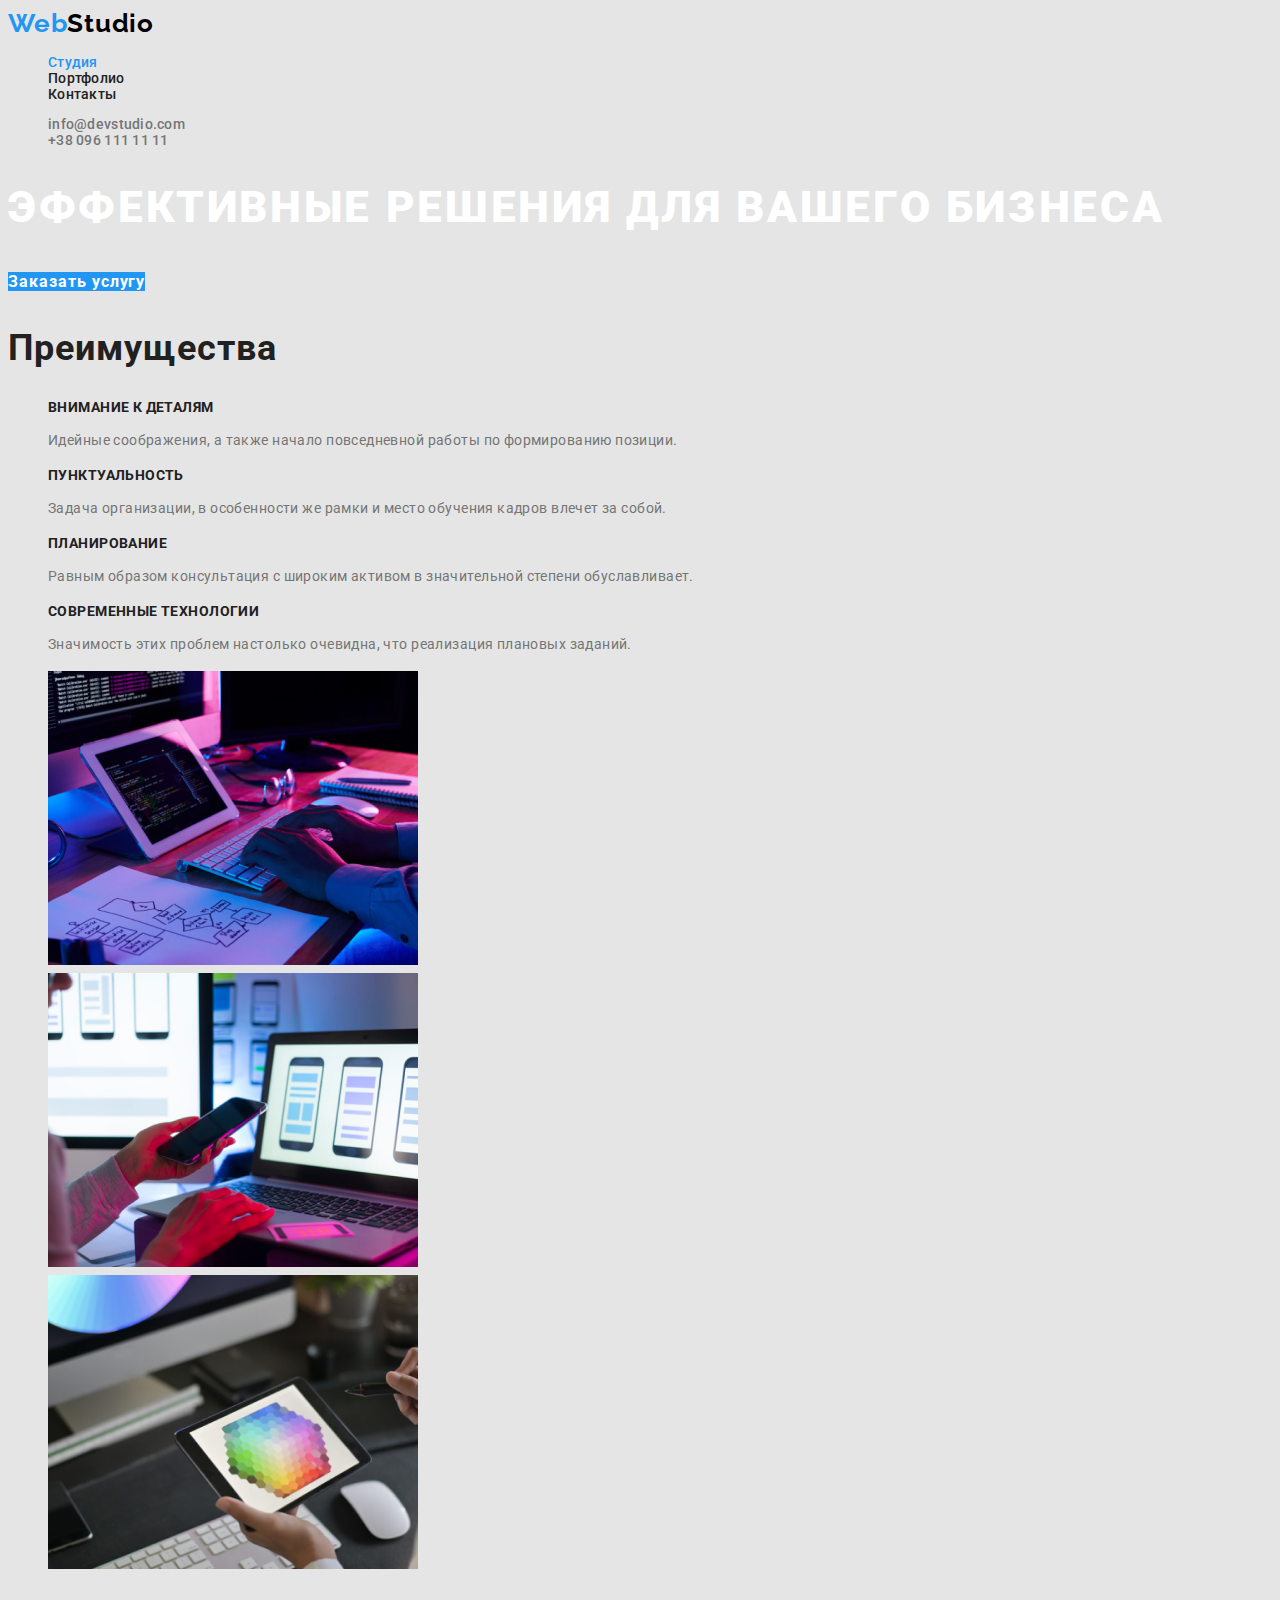
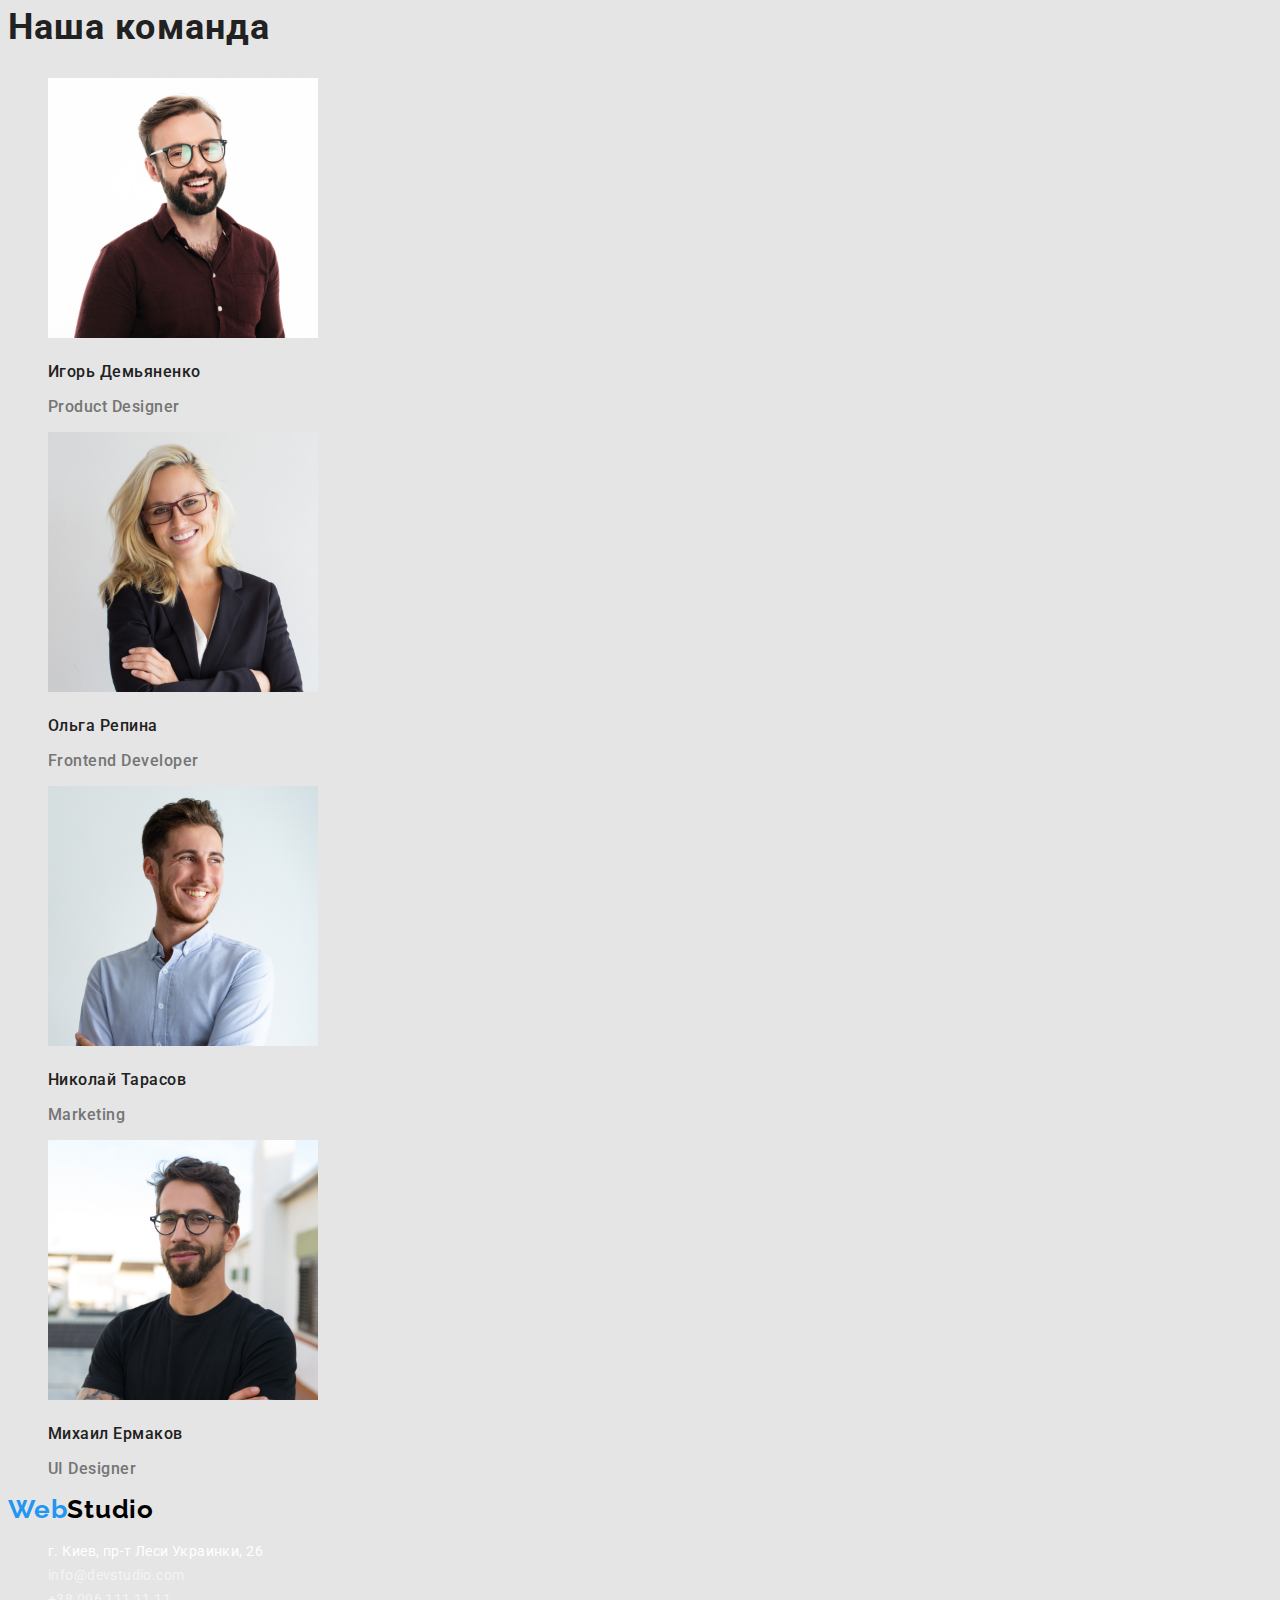
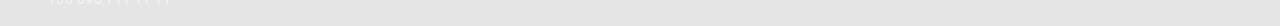
==== index.html @ a321bac0 "Переносит файлы из второго дз" ====
<!DOCTYPE html>
<html lang="ru">

<head>
    <meta charset="UTF-8">
    <meta name="viewport" content="width=device-width, initial-scale=1.0">
    <title>WebStudio</title>
    <link rel="stylesheet" href="./css/styles.css" />
    <link rel="preconnect" href="https://fonts.gstatic.com">
    <link href="https://fonts.googleapis.com/css2?family=Raleway:wght@700&family=Roboto:wght@400;500;700;900&display=swap"
        rel="stylesheet">
</head>

<body>
    <header>
        <!--Header-->
        <section>
            <nav class="site-nav">
                <a lang="en" href="./index.html" class = "logo"><span class="double">Web</span><span>Studio</span></a>
                <ul class = "site-nav list">
                    <li> <a href="" class ="link, current">Студия</a></li>
                    <li> <a href="./portfolio.html" class ="link">Портфолио</a></li>
                    <li> <a href="" class ="link">Контакты</a></li>
                </ul>
                <ul class= "auth-nav list">
                    <li> <a href="mailto:info@devstudio.com" class="anlink">info@devstudio.com</a></li>
                    <li> <a href="tel:+380961111111" class="anlink">+38 096 111 11 11</a></li>
                </ul>
            </nav>
        </section>
    </header>
    <main>
        <!--Hero-->
        <section>
            <h1 class="hero-title">Эффективные решения для вашего бизнеса</h1>
            <a href="" class="order">Заказать услугу</a>
        </section>

        <!--Reautures-->
        <section class="section">
            <h2 class="section-title">Преимущества</h2>
            <ul class="reautures list">
                <li>
                    <h3 class="title">Внимание к деталям</h3>
                    <p>Идейные соображения, а также начало повседневной работы по формированию позиции.</p>
                </li>

                <li>
                    <h3 class="title">Пунктуальность</h3>
                    <p>Задача организации, в особенности же рамки и место обучения кадров влечет за собой.</p>
                </li>

                <li>
                    <h3 class="title">Планирование</h3>
                    <p>Равным образом консультация с широким активом в значительной степени обуславливает.</p>
                </li>

                <li>
                    <h3 class="title">Современные технологии</h3>
                    <p>Значимость этих проблем настолько очевидна, что реализация плановых заданий.</p>
                </li>
            </ul>
        </section>

        <!--What we do-->
        <section class="section">
            <h2 class="section-title visually-hidden">Чем мы занимаемся</h2>
            <ul class="list">
                <li><img src="./img/box1.png" alt="Пишем код" width=370></li>
                <li><img src="./img/box2.png" alt="Делаем адаптивную верстку" width=370></li>
                <li><img src="./img/box3.png" alt="Профессионально выбираем цвета" width=370></li>
            </ul>
        </section>

        <!--Our Team-->
        <section class="section">
            <h2 class="section-title">Наша команда</h2>
            <ul class="team list">
                <li>
                    <img src="./img/img1.jpg" alt="Игорь Демьяненко" width=270>
                    <h3 class="team-member">Игорь Демьяненко</h3>
                    <p class="position">Product Designer</p>
                </li>

                <li>
                    <img src="./img/img2.jpg" alt="Ольга Репина" width=270>
                    <h3 class="team-member">Ольга Репина</h3>
                    <p class="position">Frontend Developer</p>
                </li>

                <li>
                    <img src="./img/img3.jpg" alt="Николай Тарасов" width=270>
                    <h3 class="team-member">Николай Тарасов</h3>
                    <p class="position">Marketing</p>
                </li>

                <li>
                    <img src="./img/img4.jpg" alt="Михаил Ермаков" width=270>
                    <h3 class="team-member">Михаил Ермаков</h3>
                    <p class="position">UI Designer</p>
                </li>
            </ul>
        </section>
    </main>

    <footer>
        <!--Footer-->
        <section>
            <a lang="en" href="./index.html" class = "logo"><span class="double">Web</span><span>Studio</span></a>
            <ul class= "auth-nav list">
                <li> <a href="https://goo.gl/maps/ivPXeLmpZGiEguKSA" class="adress">г. Киев, пр-т Леси Украинки, 26</a></li>
                <li> <a href="mailto:info@devstudio.com" class="footer-item">info@devstudio.com</a></li>
                <li> <a href="tel=:+380961111111" class="footer-item">+38 096 111 11 11</a></li>
            </ul>
        </section>
    </footer>
</body>

</html>
---- css/styles.css ----
:root {
  --primary-text-color: #212121;
  --secondary-text-color: #757575;
  --title-color: #212121;
  --accent-color: #2196f3;
}

body {
  background-color: #e5e5e5;
  color: var(--secondary-text-color);
  font-family: Roboto;
  font-style: normal;
  font-weight: 400;
  font-size: 14px;
  line-height: 1.714;
  letter-spacing: 0.03em;
}

.list {
  list-style: none;
}

.current {
  color: var(--accent-color);
  text-decoration: none;
}

/*Visually hidden for H*/
.visually-hidden {
  position: absolute;
  width: 1px;
  height: 1px;
  margin: -1px;
  border: 0;
  padding: 0;
  white-space: nowrap;
  clip-path: inset(100%);
  clip: rect(0 0 0 0);
  overflow: hidden;
}

/*Logo*/
.logo {
  text-decoration: none;
  color: #000000;
  font-family: Raleway;
  font-style: normal;
  font-weight: 700;
  font-size: 26px;
  line-height: 1.192;
  letter-spacing: 0.03em;
}

.double {
  color: var(--accent-color);
}

/*Site nav*/

.site-nav .list {
  color: var(--primary-text-color);
  font-weight: 500;
  font-size: 14px;
  line-height: 1.142;
  letter-spacing: 0.02em;
}

.site-nav .anlink,
.auth-nav .anlink {
  text-decoration: none;
  color: var(--secondary-text-color);
}
.site-nav .link {
  text-decoration: none;
  color: var(--primary-text-color);
  font-weight: 500;
  font-size: 14px;
  line-height: 1.142;
  letter-spacing: 0.02em;
}
.site-nav .link:hover,
.site-nav .link:focus {
  color: var(--accent-color);
}

.auth-nav .anlink:hover,
.auth-nav .anlink:focus {
  color: var(--accent-color);
}

/*Hero*/

.hero-title {
  color: #ffffff;
  text-transform: uppercase;
  font-weight: 900;
  font-size: 44px;
  line-height: 1.364;
  letter-spacing: 0.06em;
}

.order {
  color: #ffffff;
  background-color: var(--accent-color);
  font-weight: 700;
  font-size: 16px;
  line-height: 30px;
  letter-spacing: 0.06em;
  text-decoration: none;
}

/*.order:hover,*/
/*.order:focus {*/
/* color: #ffffff;*/
/*  background-color: var(--accent-color);*/
/*}*/

/*Sections*/

.section-title {
  color: var(--primary-text-color);
  font-weight: 700;
  font-size: 36px;
  line-height: 1.167;
  letter-spacing: 0.03em;
}

/*Reautures*/

.reautures .title {
  color: var(--primary-text-color);
  text-transform: uppercase;
  font-weight: 700;
  font-size: 14px;
  line-height: 1.143;
  letter-spacing: 0.03em;
}

/*Team*/

.team-member {
  color: var(--primary-text-color);
  font-weight: 500;
  font-size: 16px;
  line-height: 1.188;
  letter-spacing: 0.03em;
}

.position {
  font-weight: 500;
  font-size: 16px;
  line-height: 1.188;
  letter-spacing: 0.03em;
}

/*Footer*/

.auth-nav .adress {
  text-decoration: none;
  color: #ffffff;
  font-weight: 400;
  font-size: 14px;
  line-height: 1.714;
  letter-spacing: 0.03em;
}

.auth-nav .footer-item {
  text-decoration: none;
  color: rgba(255, 255, 255, 0.6);
  font-weight: 400;
  font-size: 14px;
  line-height: 1.714;
  letter-spacing: 0.03em;
}

/*Portfolio*/

.portfolio .title {
  color: var(--primary-text-color);
  font-weight: 700;
  font-size: 18px;
  line-height: 2;
  letter-spacing: 0.06em;
}

.portfolio .description {
  color: var(--secondary-text-color);
  font-weight: 400;
  font-size: 16px;
  line-height: 1.875;
  letter-spacing: 0.03em;
}

.filter .item {
  color: var(--primary-text-color);
  font-weight: 500;
  font-size: 16px;
  line-height: 1.625;
  letter-spacing: 0.03em;
}

.filter .item:hover,
.filter .item:focus {
  color: #ffffff;
  background-color: var(--accent-color);
}
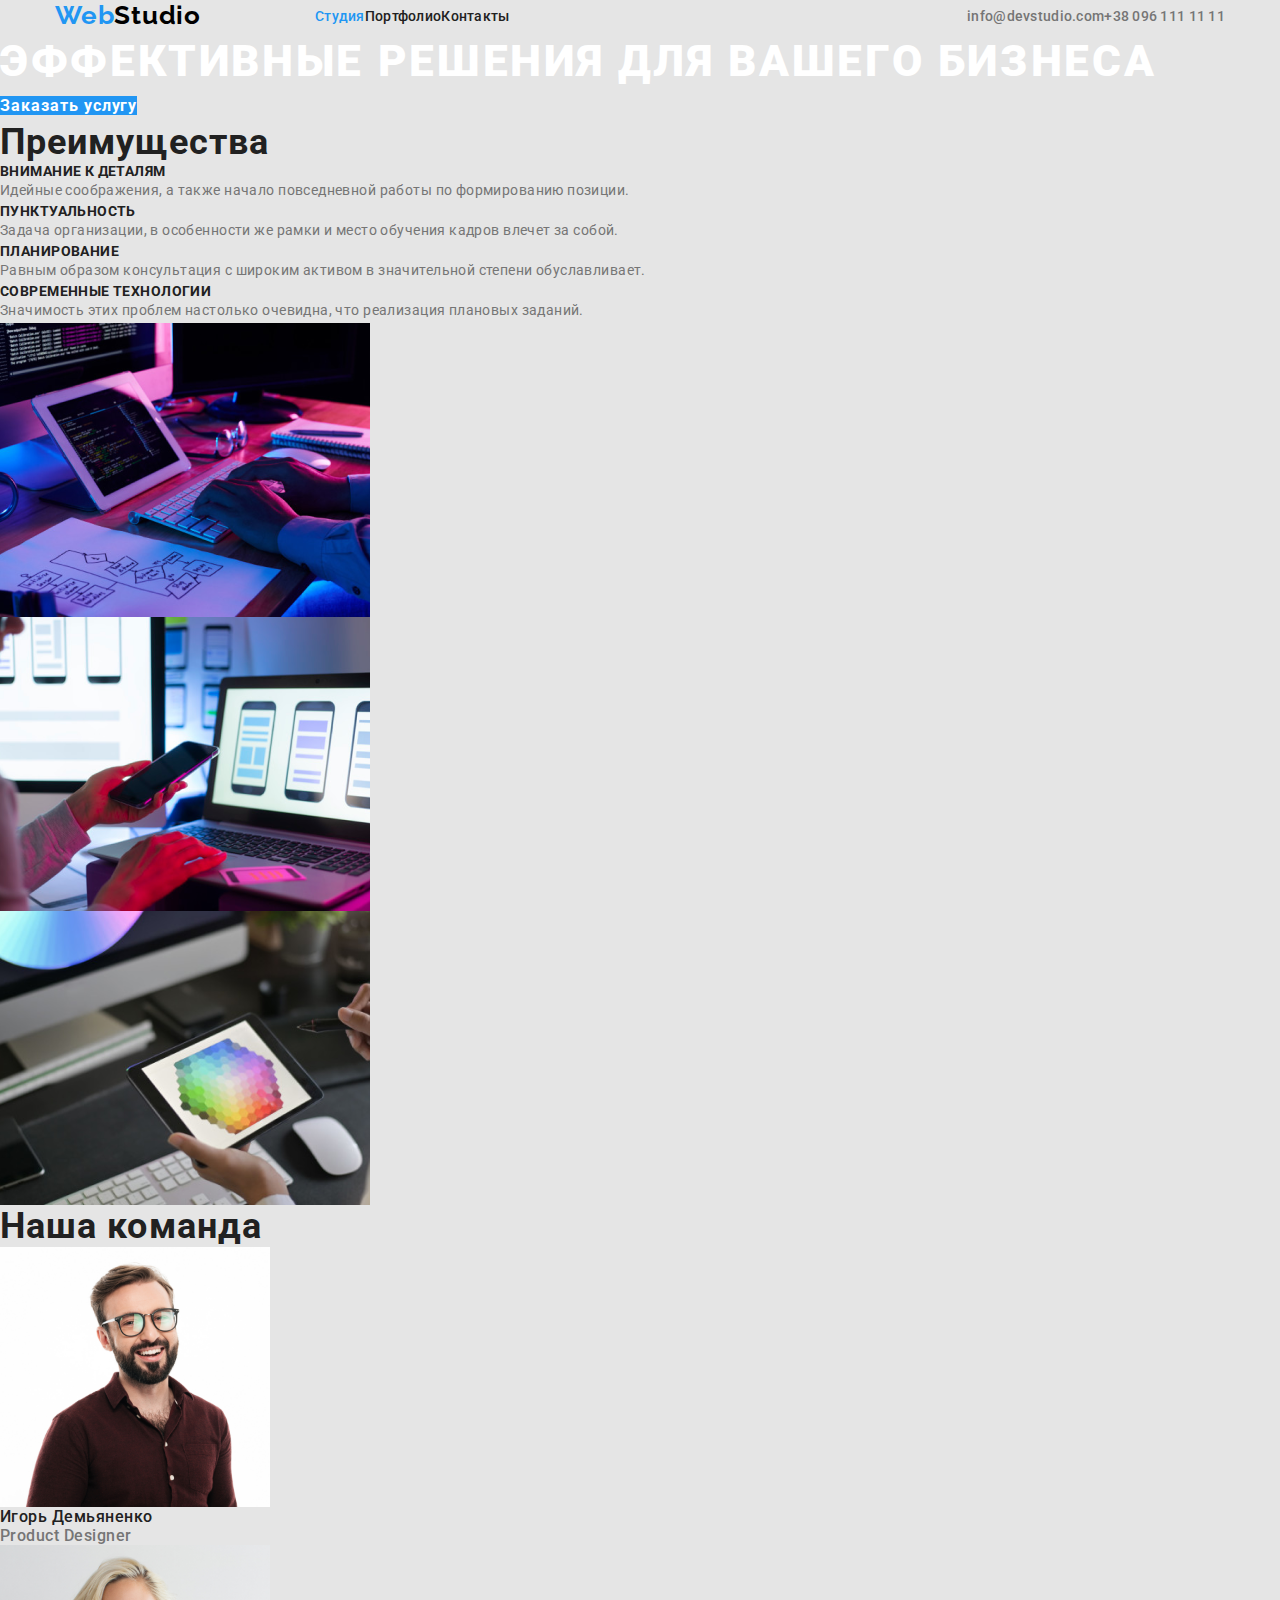
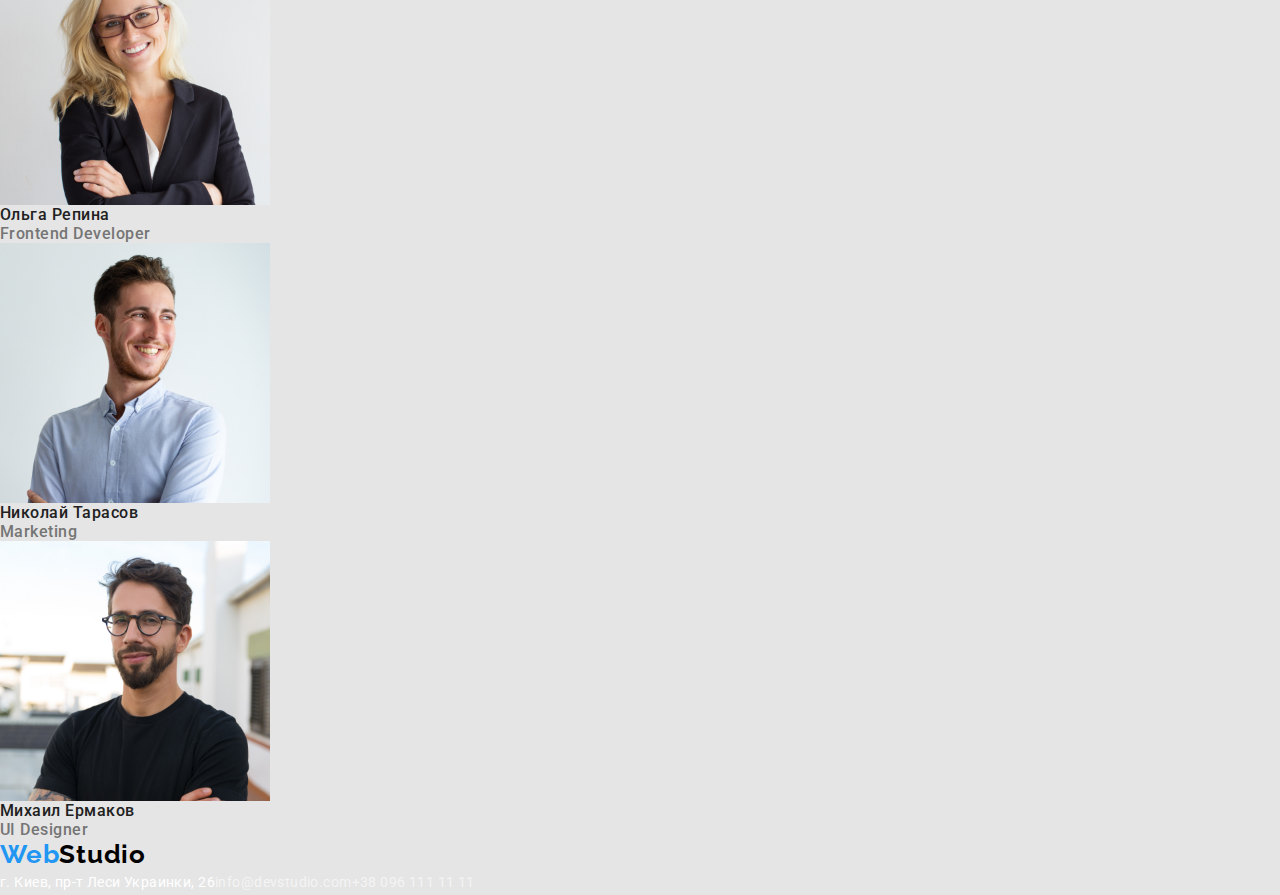
==== commit dda583a5: "Выравнивает хедер" ====
--- a/index.html
+++ b/index.html
@@ -5,6 +5,7 @@
     <meta charset="UTF-8">
     <meta name="viewport" content="width=device-width, initial-scale=1.0">
     <title>WebStudio</title>
+    <link rel="stylesheet" href="https://cdnjs.cloudflare.com/ajax/libs/modern-normalize/1.0.0/modern-normalize.min.css">
     <link rel="stylesheet" href="./css/styles.css" />
     <link rel="preconnect" href="https://fonts.gstatic.com">
     <link href="https://fonts.googleapis.com/css2?family=Raleway:wght@700&family=Roboto:wght@400;500;700;900&display=swap"
@@ -14,20 +15,22 @@
 <body>
     <header>
         <!--Header-->
-        <section>
-            <nav class="site-nav">
-                <a lang="en" href="./index.html" class = "logo"><span class="double">Web</span><span>Studio</span></a>
-                <ul class = "site-nav list">
-                    <li> <a href="" class ="link, current">Студия</a></li>
-                    <li> <a href="./portfolio.html" class ="link">Портфолио</a></li>
-                    <li> <a href="" class ="link">Контакты</a></li>
-                </ul>
-                <ul class= "auth-nav list">
-                    <li> <a href="mailto:info@devstudio.com" class="anlink">info@devstudio.com</a></li>
-                    <li> <a href="tel:+380961111111" class="anlink">+38 096 111 11 11</a></li>
-                </ul>
-            </nav>
-        </section>
+        <div class= "container">
+            <section>
+                <nav class="site-nav">
+                    <a lang="en" href="./index.html" class = "logo"><span class="double">Web</span><span>Studio</span></a>
+                    <ul class = "site-nav list">
+                        <li> <a href="" class ="link, current">Студия</a></li>
+                        <li> <a href="./portfolio.html" class ="link">Портфолио</a></li>
+                        <li> <a href="" class ="link">Контакты</a></li>
+                   </ul>
+                   <ul class= "auth-nav list">
+                       <li> <a href="mailto:info@devstudio.com" class="anlink">info@devstudio.com</a></li>
+                       <li> <a href="tel:+380961111111" class="anlink">+38 096 111 11 11</a></li>
+                   </ul>
+                </nav>
+            </section>
+        </div>
     </header>
     <main>
         <!--Hero-->
--- a/css/styles.css
+++ b/css/styles.css
@@ -14,6 +14,35 @@
   font-size: 14px;
   line-height: 1.714;
   letter-spacing: 0.03em;
+}
+
+h1,
+h2,
+h3,
+h4,
+h5,
+h6 {
+  margin: 0;
+}
+
+ul,
+ol {
+  padding: 0;
+  margin: 0;
+}
+
+p {
+  margin: 0;
+}
+
+img {
+  display: block;
+}
+
+.container {
+  width: 1200px;
+  margin: 0 auto;
+  padding: 0 15px;
 }
 
 .list {
@@ -39,6 +68,8 @@
   overflow: hidden;
 }
 
+/*Header*/
+
 /*Logo*/
 .logo {
   text-decoration: none;
@@ -57,6 +88,15 @@
 
 /*Site nav*/
 
+.site-nav {
+  display: flex;
+  align-items: center;
+}
+
+.site-nav .logo {
+  margin-right: 114px;
+}
+
 .site-nav .list {
   color: var(--primary-text-color);
   font-weight: 500;
@@ -70,6 +110,11 @@
   text-decoration: none;
   color: var(--secondary-text-color);
 }
+
+.auth-nav {
+  margin-left: auto;
+}
+
 .site-nav .link {
   text-decoration: none;
   color: var(--primary-text-color);
@@ -81,6 +126,11 @@
 .site-nav .link:hover,
 .site-nav .link:focus {
   color: var(--accent-color);
+}
+
+.auth-nav {
+  display: flex;
+  align-items: center;
 }
 
 .auth-nav .anlink:hover,
@@ -109,12 +159,6 @@
   text-decoration: none;
 }
 
-/*.order:hover,*/
-/*.order:focus {*/
-/* color: #ffffff;*/
-/*  background-color: var(--accent-color);*/
-/*}*/
-
 /*Sections*/
 
 .section-title {
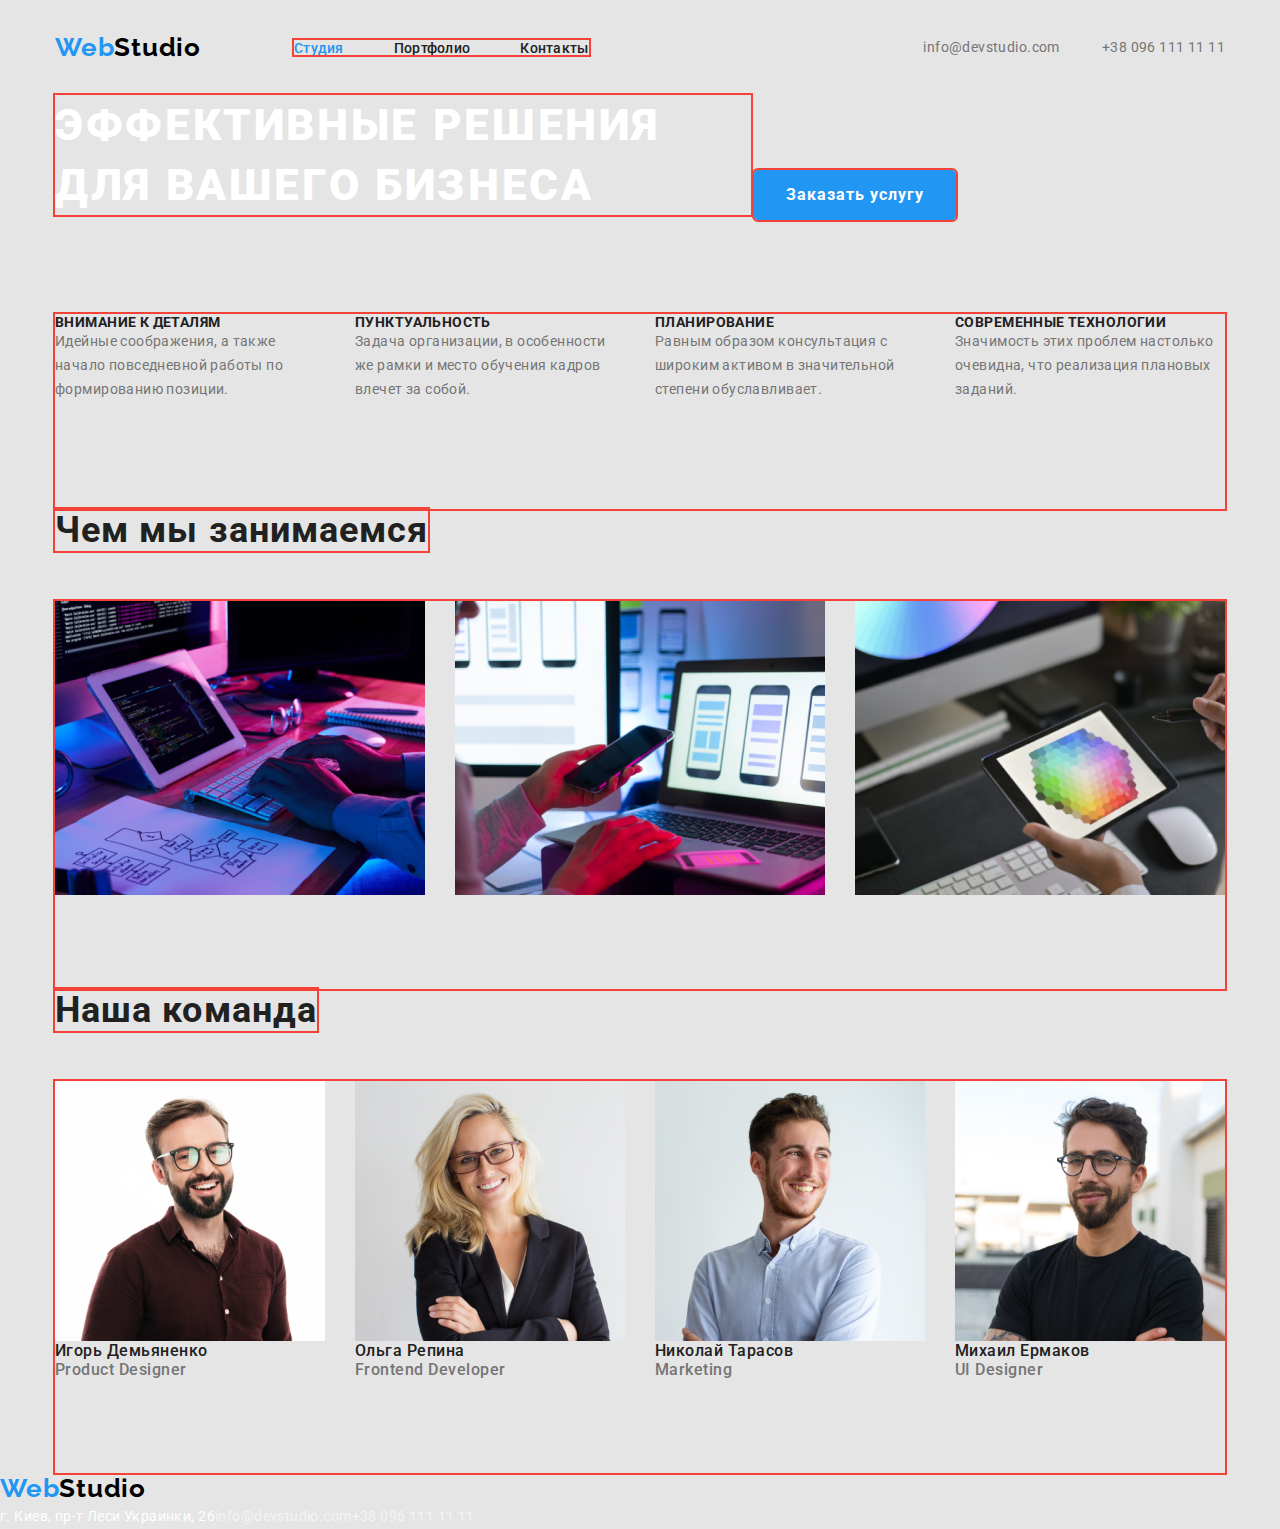
==== commit 8e112e0c: "Добавляет основную блочную разметку страниц" ====
--- a/index.html
+++ b/index.html
@@ -14,109 +14,127 @@
 
 <body>
     <header>
-        <!--Header-->
-        <div class= "container">
+        <div class="container">
+            <!--Header-->
             <section>
-                <nav class="site-nav">
-                    <a lang="en" href="./index.html" class = "logo"><span class="double">Web</span><span>Studio</span></a>
-                    <ul class = "site-nav list">
-                        <li> <a href="" class ="link, current">Студия</a></li>
-                        <li> <a href="./portfolio.html" class ="link">Портфолио</a></li>
-                        <li> <a href="" class ="link">Контакты</a></li>
-                   </ul>
-                   <ul class= "auth-nav list">
-                       <li> <a href="mailto:info@devstudio.com" class="anlink">info@devstudio.com</a></li>
-                       <li> <a href="tel:+380961111111" class="anlink">+38 096 111 11 11</a></li>
-                   </ul>
+                <nav class="navigation">
+                    <a lang="en" href="./index.html" class="logo"><span class="double">Web</span><span>Studio</span></a>
+                    <ul class="site-nav">
+                        <li class="snitem"> <a href="" class="link, current">Студия</a></li>
+                        <li class="snitem"> <a href="./portfolio.html" class="link">Портфолио</a></li>
+                        <li class="snitem"> <a href="" class="link">Контакты</a></li>
+                    </ul>
+                    <ul class="auth-nav">
+                        <li> <a href="mailto:info@devstudio.com" class="anlink mail">info@devstudio.com</a></li>
+                        <li> <a href="tel:+380961111111" class="anlink">+38 096 111 11 11</a></li>
+                    </ul>
                 </nav>
             </section>
         </div>
     </header>
+    
     <main>
-        <!--Hero-->
-        <section>
-            <h1 class="hero-title">Эффективные решения для вашего бизнеса</h1>
-            <a href="" class="order">Заказать услугу</a>
-        </section>
+         <!--Hero-->
+            <section class="hero">
+                <div class="container">
+                    <h1 class="hero-title">Эффективные решения <br> для вашего бизнеса</h1>
+                    <a href="" class="order">Заказать услугу</a>
+                </div>
+            </section>
+            
+                <!--Reautures-->
+            <section class="section">
+                <div class="container">
+                    <h2 class="section-title visually-hidden">Преимущества</h2>
+                    <ul class="reautures">
+                        <li>
+                            <div class="reautures-item">
+                                <h3 class="title">Внимание к деталям</h3>
+                                <p>Идейные соображения, а также начало повседневной работы по формированию позиции.</p>
+                            </div>
+                        </li>
+                    
+                        <li>
+                            <div class="reautures-item">
+                                <h3 class="title">Пунктуальность</h3>
+                                <p>Задача организации, в особенности же рамки и место обучения кадров влечет за собой.</p>
+                            </div>
+                        </li>
+                    
+                        <li>
+                            <div class="reautures-item">
+                                <h3 class="title">Планирование</h3>
+                                <p>Равным образом консультация с широким активом в значительной степени обуславливает.</p>
+                            </div>
+                        </li>
+                    
+                        <li>
+                            <div class="reautures-item">
+                                <h3 class="title">Современные технологии</h3>
+                                <p>Значимость этих проблем настолько очевидна, что реализация плановых заданий.</p>
+                            </div>
+                        </li>
+                    </ul>
+                </div>
+            </section>
+            
+                <!--What we do-->
+                <section class="section">
+                    <div class="container">
+                        <h2 class="section-title">Чем мы занимаемся</h2>
+                        <ul class="list">
+                            <li><img src="./img/box1.png" alt="Пишем код" width=370></li>
+                            <li><img src="./img/box2.png" alt="Делаем адаптивную верстку" width=370></li>
+                            <li><img src="./img/box3.png" alt="Профессионально выбираем цвета" width=370></li>
+                        </ul>
+                    </div>
+                </section>
+            
+                <!--Our Team-->
+                <section class="section">
+                    <div class="container">
+                        <h2 class="section-title">Наша команда</h2>
+                        <ul class="team">
+                            <li>
+                                <img src="./img/img1.jpg" alt="Игорь Демьяненко" width=270>
+                                <h3 class="team-member">Игорь Демьяненко</h3>
+                                <p class="position">Product Designer</p>
+                            </li>
+                        
+                            <li>
+                                <img src="./img/img2.jpg" alt="Ольга Репина" width=270>
+                                <h3 class="team-member">Ольга Репина</h3>
+                                <p class="position">Frontend Developer</p>
+                            </li>
+                        
+                            <li>
+                                <img src="./img/img3.jpg" alt="Николай Тарасов" width=270>
+                                <h3 class="team-member">Николай Тарасов</h3>
+                                <p class="position">Marketing</p>
+                            </li>
+                        
+                            <li>
+                                <img src="./img/img4.jpg" alt="Михаил Ермаков" width=270>
+                                <h3 class="team-member">Михаил Ермаков</h3>
+                                <p class="position">UI Designer</p>
+                            </li>
+                        </ul>
+                    </div>
+                </section>
+        </main>
 
-        <!--Reautures-->
-        <section class="section">
-            <h2 class="section-title">Преимущества</h2>
-            <ul class="reautures list">
-                <li>
-                    <h3 class="title">Внимание к деталям</h3>
-                    <p>Идейные соображения, а также начало повседневной работы по формированию позиции.</p>
-                </li>
-
-                <li>
-                    <h3 class="title">Пунктуальность</h3>
-                    <p>Задача организации, в особенности же рамки и место обучения кадров влечет за собой.</p>
-                </li>
-
-                <li>
-                    <h3 class="title">Планирование</h3>
-                    <p>Равным образом консультация с широким активом в значительной степени обуславливает.</p>
-                </li>
-
-                <li>
-                    <h3 class="title">Современные технологии</h3>
-                    <p>Значимость этих проблем настолько очевидна, что реализация плановых заданий.</p>
-                </li>
-            </ul>
-        </section>
-
-        <!--What we do-->
-        <section class="section">
-            <h2 class="section-title visually-hidden">Чем мы занимаемся</h2>
-            <ul class="list">
-                <li><img src="./img/box1.png" alt="Пишем код" width=370></li>
-                <li><img src="./img/box2.png" alt="Делаем адаптивную верстку" width=370></li>
-                <li><img src="./img/box3.png" alt="Профессионально выбираем цвета" width=370></li>
-            </ul>
-        </section>
-
-        <!--Our Team-->
-        <section class="section">
-            <h2 class="section-title">Наша команда</h2>
-            <ul class="team list">
-                <li>
-                    <img src="./img/img1.jpg" alt="Игорь Демьяненко" width=270>
-                    <h3 class="team-member">Игорь Демьяненко</h3>
-                    <p class="position">Product Designer</p>
-                </li>
-
-                <li>
-                    <img src="./img/img2.jpg" alt="Ольга Репина" width=270>
-                    <h3 class="team-member">Ольга Репина</h3>
-                    <p class="position">Frontend Developer</p>
-                </li>
-
-                <li>
-                    <img src="./img/img3.jpg" alt="Николай Тарасов" width=270>
-                    <h3 class="team-member">Николай Тарасов</h3>
-                    <p class="position">Marketing</p>
-                </li>
-
-                <li>
-                    <img src="./img/img4.jpg" alt="Михаил Ермаков" width=270>
-                    <h3 class="team-member">Михаил Ермаков</h3>
-                    <p class="position">UI Designer</p>
-                </li>
-            </ul>
-        </section>
-    </main>
-
-    <footer>
-        <!--Footer-->
-        <section>
-            <a lang="en" href="./index.html" class = "logo"><span class="double">Web</span><span>Studio</span></a>
-            <ul class= "auth-nav list">
-                <li> <a href="https://goo.gl/maps/ivPXeLmpZGiEguKSA" class="adress">г. Киев, пр-т Леси Украинки, 26</a></li>
-                <li> <a href="mailto:info@devstudio.com" class="footer-item">info@devstudio.com</a></li>
-                <li> <a href="tel=:+380961111111" class="footer-item">+38 096 111 11 11</a></li>
-            </ul>
-        </section>
-    </footer>
+        <footer>
+                <!--Footer-->
+                <section>
+                    <a lang="en" href="./index.html" class="logo"><span class="double">Web</span><span>Studio</span></a>
+                    <ul class="auth-nav">
+                        <li> <a href="https://goo.gl/maps/ivPXeLmpZGiEguKSA" class="adress">г. Киев, пр-т Леси Украинки, 26</a></li>
+                        <li> <a href="mailto:info@devstudio.com" class="footer-item">info@devstudio.com</a></li>
+                        <li> <a href="tel=:+380961111111" class="footer-item">+38 096 111 11 11</a></li>
+                    </ul>
+                </section>
+        </footer>
+   
 </body>
 
 </html>
--- a/css/styles.css
+++ b/css/styles.css
@@ -1,3 +1,9 @@
+*,
+*::before,
+*::after {
+  box-sizing: border-box;
+}
+
 :root {
   --primary-text-color: #212121;
   --secondary-text-color: #757575;
@@ -29,6 +35,7 @@
 ol {
   padding: 0;
   margin: 0;
+  list-style: none;
 }
 
 p {
@@ -43,10 +50,6 @@
   width: 1200px;
   margin: 0 auto;
   padding: 0 15px;
-}
-
-.list {
-  list-style: none;
 }
 
 .current {
@@ -88,16 +91,26 @@
 
 /*Site nav*/
 
+/*.site-nav {
+  display: flex;
+  align-items: center;
+}*/
+
+.navigation {
+  display: flex;
+  align-items: center;
+  padding-top: 32px;
+  padding-bottom: 32px;
+}
+
+.navigation .logo {
+  margin-right: 93px;
+}
+
 .site-nav {
+  outline: 2px solid #f44336;
   display: flex;
   align-items: center;
-}
-
-.site-nav .logo {
-  margin-right: 114px;
-}
-
-.site-nav .list {
   color: var(--primary-text-color);
   font-weight: 500;
   font-size: 14px;
@@ -105,13 +118,21 @@
   letter-spacing: 0.02em;
 }
 
+.snitem:not(:last-child) {
+  margin-right: 50px;
+}
+
+.auth-nav .mail {
+  margin-right: 42px;
+}
+
 .site-nav .anlink,
 .auth-nav .anlink {
   text-decoration: none;
   color: var(--secondary-text-color);
 }
 
-.auth-nav {
+.navigation .auth-nav {
   margin-left: auto;
 }
 
@@ -140,7 +161,15 @@
 
 /*Hero*/
 
+.hero .container {
+  padding-bottom: 94px;
+}
 .hero-title {
+  outline: 2px solid #f44336;
+  display: inline-block;
+  min-width: ;
+  width: 696px;
+  height: 120px;
   color: #ffffff;
   text-transform: uppercase;
   font-weight: 900;
@@ -150,11 +179,19 @@
 }
 
 .order {
+  outline: 2px solid #f44336;
+  display: inline-block;
+  height: 50px;
+  min-width: 200px;
+  padding: 10px 32px;
+  margin-right: auto;
+  margin-left: auto;
+  border-radius: 4px;
   color: #ffffff;
   background-color: var(--accent-color);
   font-weight: 700;
   font-size: 16px;
-  line-height: 30px;
+  line-height: 1.875;
   letter-spacing: 0.06em;
   text-decoration: none;
 }
@@ -162,6 +199,10 @@
 /*Sections*/
 
 .section-title {
+  outline: 2px solid #f44336;
+  display: inline-block;
+  height: 42px;
+  margin-bottom: 50px;
   color: var(--primary-text-color);
   font-weight: 700;
   font-size: 36px;
@@ -171,6 +212,13 @@
 
 /*Reautures*/
 
+.reautures {
+  outline: 2px solid #f44336;
+  display: flex;
+  justify-content: space-between;
+  padding-bottom: 94px;
+}
+
 .reautures .title {
   color: var(--primary-text-color);
   text-transform: uppercase;
@@ -180,7 +228,33 @@
   letter-spacing: 0.03em;
 }
 
+.reautures-item {
+  width: 270px;
+  height: 101px;
+}
+/*.reautures-item:not(:last-child) {
+  margin-right: 30px;*/
+}
+/*What we do*/
+
+.list .container {
+  display: flex;
+}
+.list {
+  outline: 2px solid #f44336;
+  display: flex;
+  justify-content: space-between;
+  padding-bottom: 94px;
+}
+
 /*Team*/
+
+.team {
+  outline: 2px solid #f44336;
+  display: flex;
+  justify-content: space-between;
+  padding-bottom: 94px;
+}
 
 .team-member {
   color: var(--primary-text-color);
@@ -235,7 +309,17 @@
   letter-spacing: 0.03em;
 }
 
+.filter {
+  display: flex;
+  justify-content: center;
+}
 .filter .item {
+  min-width: 103px;
+  background: #f5f4fa;
+  border-radius: 4px;
+  border-color: transparent;
+  cursor: pointer;
+  padding: 6px 22px;
   color: var(--primary-text-color);
   font-weight: 500;
   font-size: 16px;
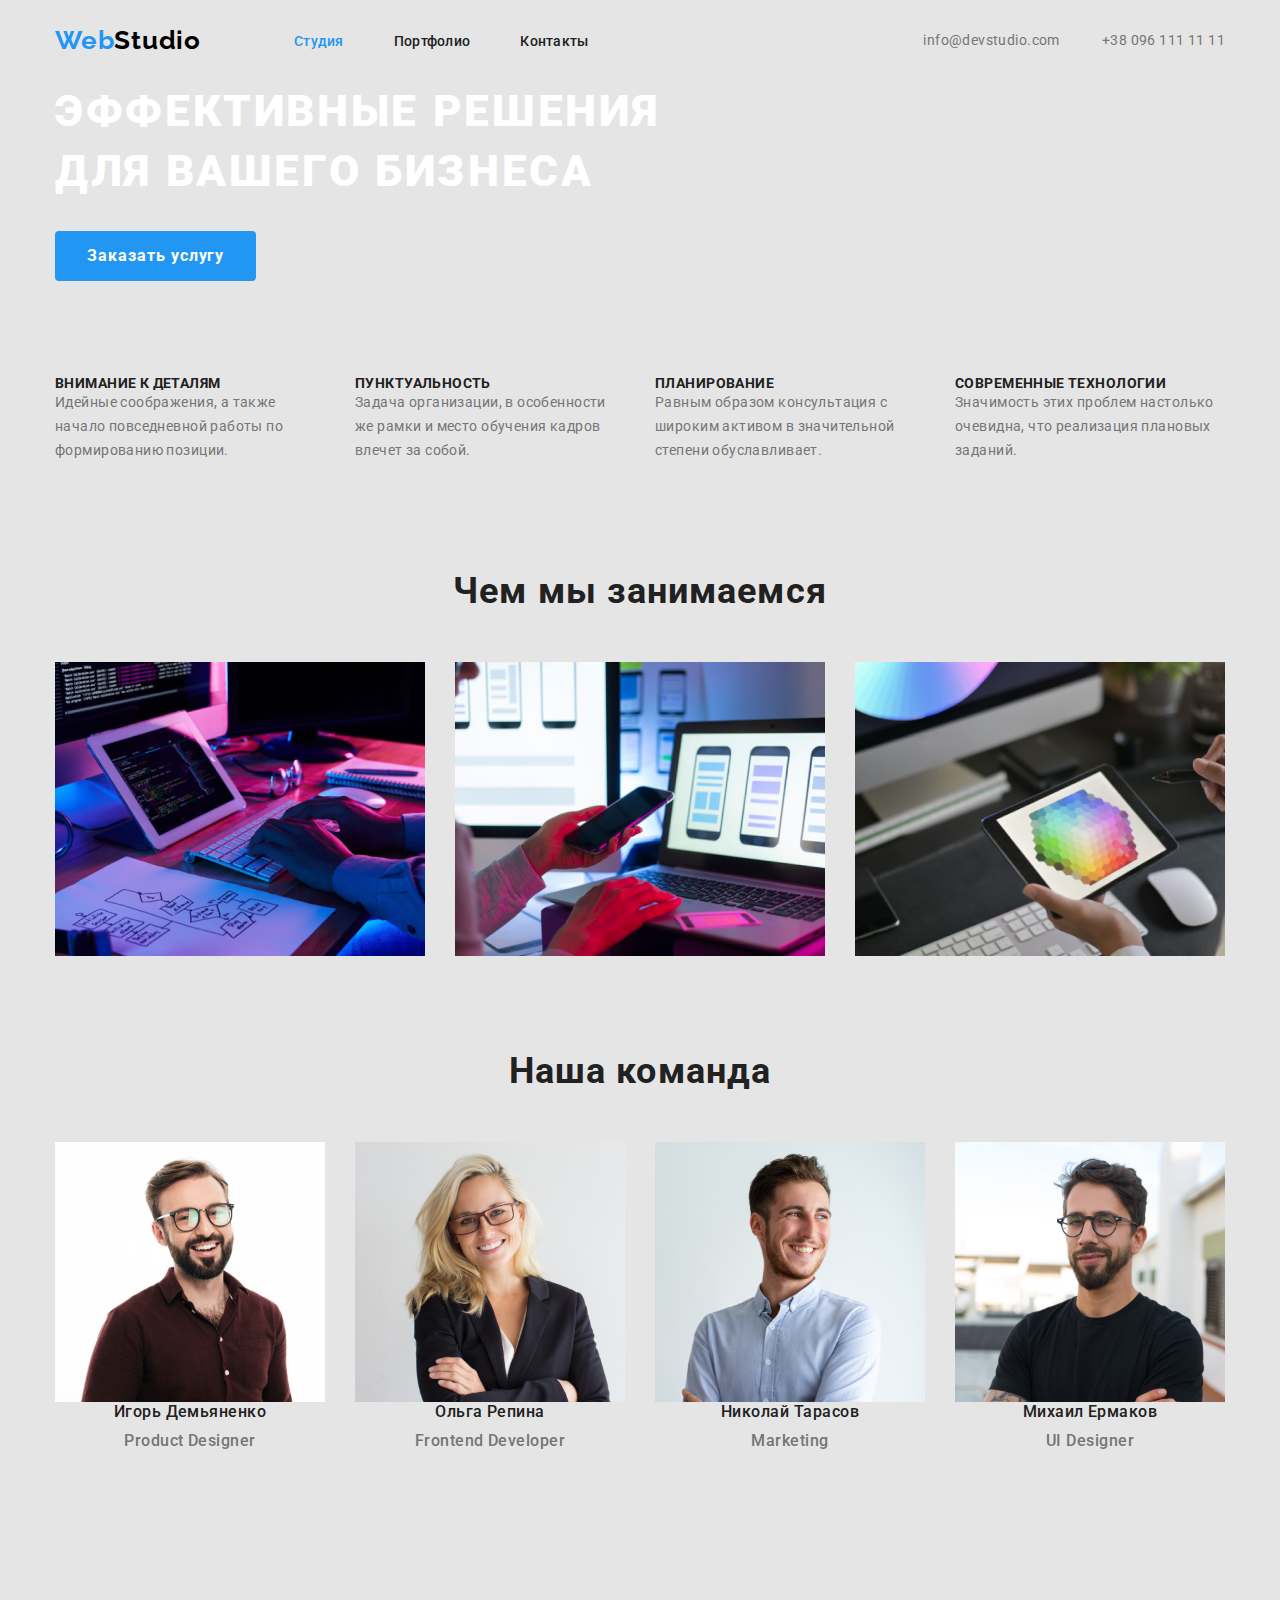
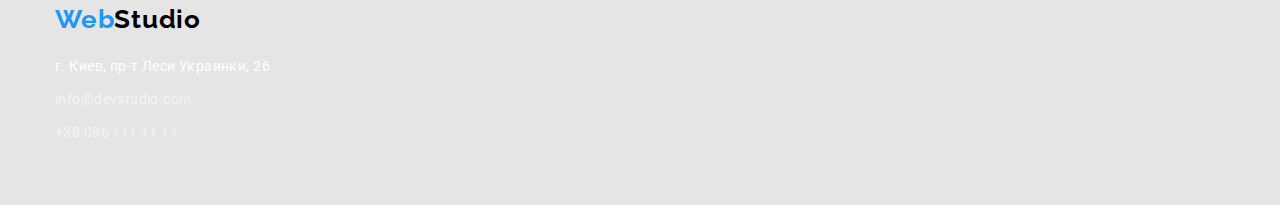
==== commit c6a032a9: "Добавляет разметку форм страниц студия, портфолио" ====
--- a/index.html
+++ b/index.html
@@ -37,13 +37,13 @@
          <!--Hero-->
             <section class="hero">
                 <div class="container">
-                    <h1 class="hero-title">Эффективные решения <br> для вашего бизнеса</h1>
+                    <h1 class="hero-title">Эффективные решения для вашего бизнеса</h1>
                     <a href="" class="order">Заказать услугу</a>
                 </div>
             </section>
             
                 <!--Reautures-->
-            <section class="section">
+            <section class="section section-left">
                 <div class="container">
                     <h2 class="section-title visually-hidden">Преимущества</h2>
                     <ul class="reautures">
@@ -121,18 +121,21 @@
                         </ul>
                     </div>
                 </section>
-        </main>
+    </main>
 
         <footer>
                 <!--Footer-->
-                <section>
-                    <a lang="en" href="./index.html" class="logo"><span class="double">Web</span><span>Studio</span></a>
-                    <ul class="auth-nav">
-                        <li> <a href="https://goo.gl/maps/ivPXeLmpZGiEguKSA" class="adress">г. Киев, пр-т Леси Украинки, 26</a></li>
-                        <li> <a href="mailto:info@devstudio.com" class="footer-item">info@devstudio.com</a></li>
-                        <li> <a href="tel=:+380961111111" class="footer-item">+38 096 111 11 11</a></li>
-                    </ul>
+                <section class="footer">
+                    <div class="container">
+                        <a lang="en" href="./index.html" class="logo"><span class="double">Web</span><span>Studio</span></a>
+                        <ul class="auth-nav">
+                            <li> <a href="https://goo.gl/maps/ivPXeLmpZGiEguKSA" class="adress">г. Киев, пр-т Леси Украинки, 26</a></li>
+                            <li> <a href="mailto:info@devstudio.com" class="footer-item">info@devstudio.com</a></li>
+                            <li> <a href="tel=:+380961111111" class="footer-item">+38 096 111 11 11</a></li>
+                        </ul>
+                    </div>
                 </section>
+               
         </footer>
    
 </body>
--- a/css/styles.css
+++ b/css/styles.css
@@ -9,6 +9,7 @@
   --secondary-text-color: #757575;
   --title-color: #212121;
   --accent-color: #2196f3;
+  --portfolio-item-gap: 20px;
 }
 
 body {
@@ -44,6 +45,7 @@
 
 img {
   display: block;
+  max-width: 100%;
 }
 
 .container {
@@ -99,8 +101,8 @@
 .navigation {
   display: flex;
   align-items: center;
-  padding-top: 32px;
-  padding-bottom: 32px;
+  padding-top: 25px;
+  padding-bottom: 25px;
 }
 
 .navigation .logo {
@@ -108,7 +110,6 @@
 }
 
 .site-nav {
-  outline: 2px solid #f44336;
   display: flex;
   align-items: center;
   color: var(--primary-text-color);
@@ -165,11 +166,9 @@
   padding-bottom: 94px;
 }
 .hero-title {
-  outline: 2px solid #f44336;
-  display: inline-block;
-  min-width: ;
   width: 696px;
   height: 120px;
+  margin-bottom: 30px;
   color: #ffffff;
   text-transform: uppercase;
   font-weight: 900;
@@ -179,7 +178,6 @@
 }
 
 .order {
-  outline: 2px solid #f44336;
   display: inline-block;
   height: 50px;
   min-width: 200px;
@@ -199,7 +197,6 @@
 /*Sections*/
 
 .section-title {
-  outline: 2px solid #f44336;
   display: inline-block;
   height: 42px;
   margin-bottom: 50px;
@@ -210,10 +207,16 @@
   letter-spacing: 0.03em;
 }
 
+.section {
+  text-align: center;
+ }
+
+ .section-left {
+  text-align: left;
+ }
 /*Reautures*/
 
 .reautures {
-  outline: 2px solid #f44336;
   display: flex;
   justify-content: space-between;
   padding-bottom: 94px;
@@ -241,7 +244,6 @@
   display: flex;
 }
 .list {
-  outline: 2px solid #f44336;
   display: flex;
   justify-content: space-between;
   padding-bottom: 94px;
@@ -250,10 +252,10 @@
 /*Team*/
 
 .team {
-  outline: 2px solid #f44336;
   display: flex;
   justify-content: space-between;
   padding-bottom: 94px;
+  text-align: center;
 }
 
 .team-member {
@@ -262,6 +264,10 @@
   font-size: 16px;
   line-height: 1.188;
   letter-spacing: 0.03em;
+ }
+
+.team-thumb {
+  margin-bottom: 30;
 }
 
 .position {
@@ -269,6 +275,7 @@
   font-size: 16px;
   line-height: 1.188;
   letter-spacing: 0.03em;
+  margin-top: 10px;
 }
 
 /*Footer*/
@@ -290,6 +297,23 @@
   line-height: 1.714;
   letter-spacing: 0.03em;
 }
+
+.footer .logo {
+  display:inline-block;
+  padding-top: 60px;
+  margin-bottom: 20px;
+}
+
+.footer .auth-nav {
+  display: block;
+  padding-bottom: 60px;
+}
+
+.footer-item {
+  display: inline-block;
+  margin-top: 9px;
+}
+
 
 /*Portfolio*/
 
@@ -312,7 +336,10 @@
 .filter {
   display: flex;
   justify-content: center;
-}
+  padding-top: 94px;
+  padding-bottom: 50px;
+}
+
 .filter .item {
   min-width: 103px;
   background: #f5f4fa;
@@ -327,8 +354,40 @@
   letter-spacing: 0.03em;
 }
 
+.filter-item:not(:last-child) {
+  margin-right: 8px;
+}
+
 .filter .item:hover,
 .filter .item:focus {
   color: #ffffff;
   background-color: var(--accent-color);
 }
+
+.portfolio-container {
+  width: 1200px;
+  margin: 0 auto;
+  padding: 0 15px;
+}
+
+.portfolio {
+  display: flex;
+  flex-wrap: wrap;
+  margin-left: -20px;
+  margin-bottom: -20px;
+  margin-left: calc(-1 * var(--portfolio-item-gap));
+  margin-bottom: calc(-1 * var(--portfolio-item-gap));
+}
+
+.portfolio .item {
+  flex-basis: calc(100%/3 - var(--portfolio-item-gap));
+  margin-left: var(--portfolio-item-gap);
+  margin-bottom: var(--portfolio-item-gap);
+
+}
+
+.card-content {
+  padding: 20px 24px;
+}
+
+
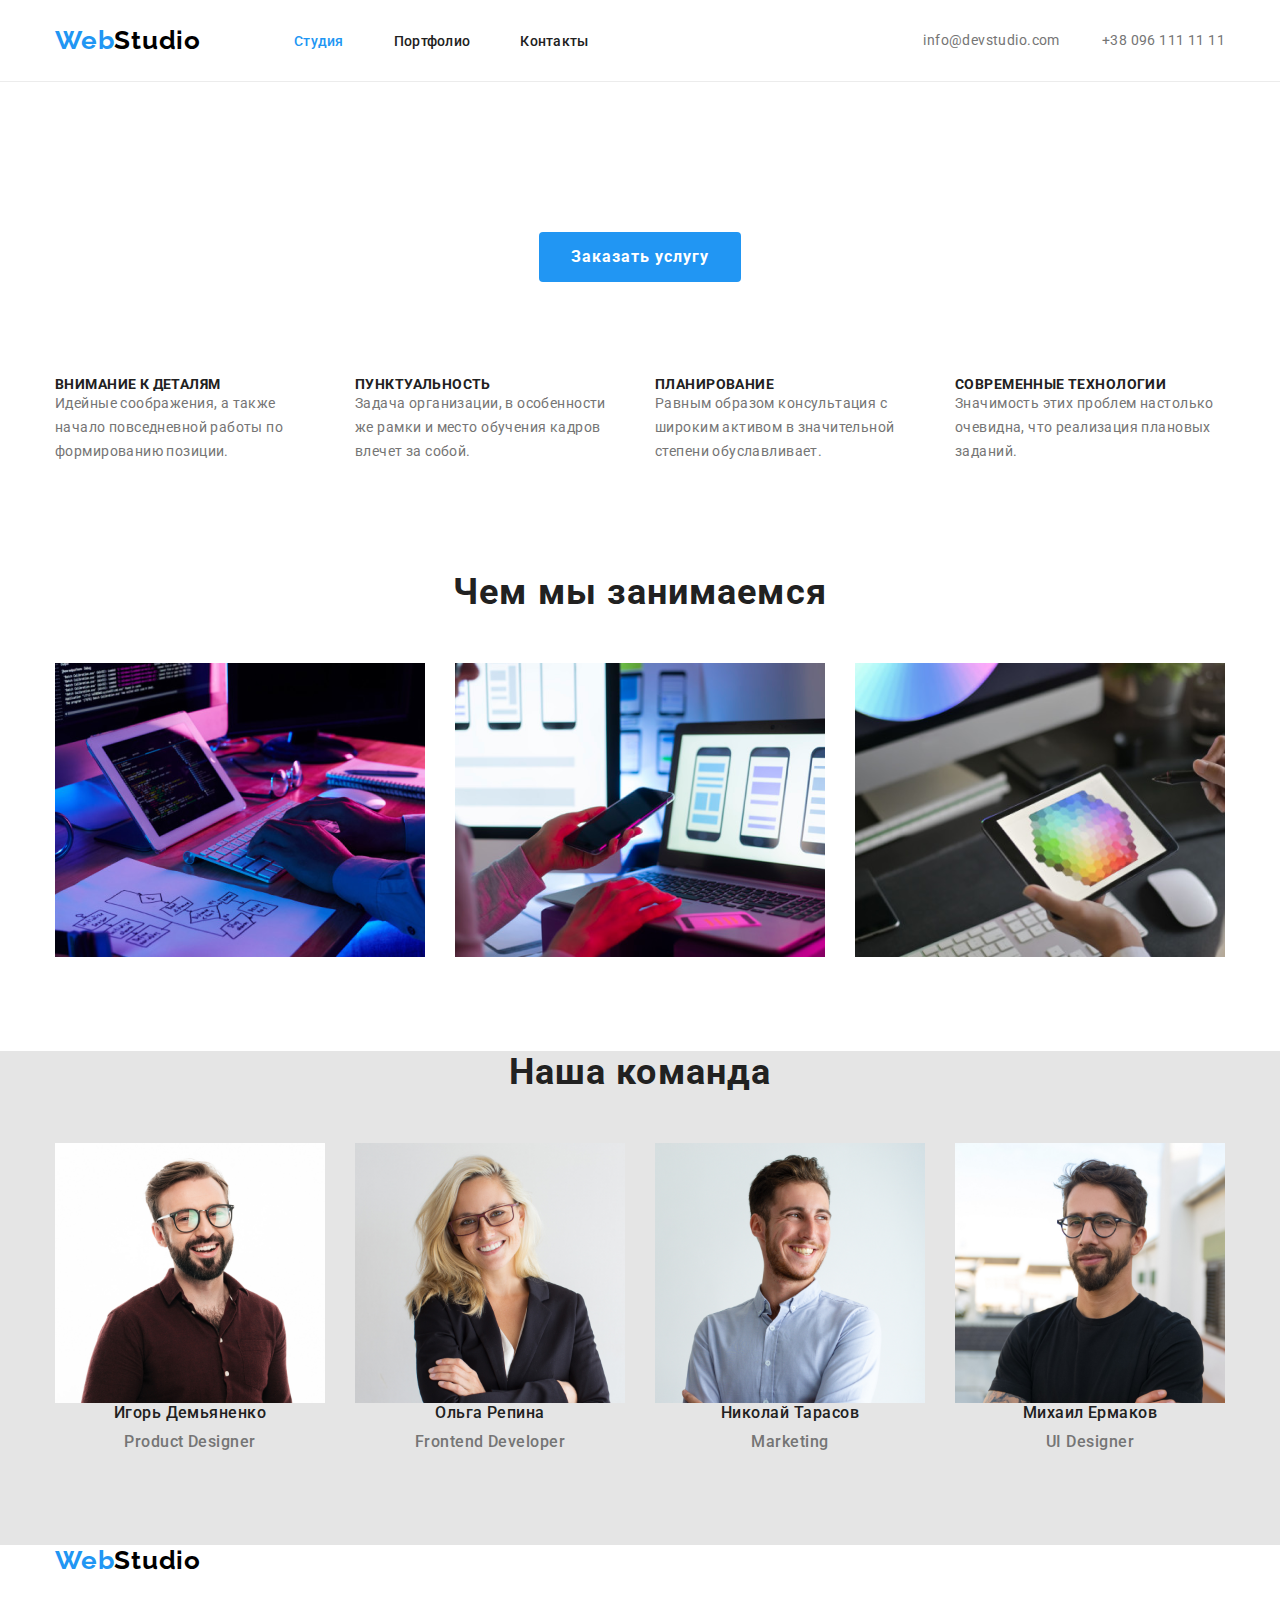
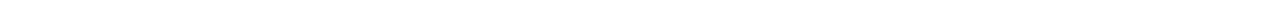
==== commit 74fbeed5: "Исправляет ошибки в дз ч1" ====
--- a/index.html
+++ b/index.html
@@ -13,7 +13,7 @@
 </head>
 
 <body>
-    <header>
+    <header class="header">
         <div class="container">
             <!--Header-->
             <section>
@@ -37,7 +37,7 @@
          <!--Hero-->
             <section class="hero">
                 <div class="container">
-                    <h1 class="hero-title">Эффективные решения для вашего бизнеса</h1>
+                    <h1 class="hero-title">Эффективные решения <br> для вашего бизнеса</h1>
                     <a href="" class="order">Заказать услугу</a>
                 </div>
             </section>
@@ -91,7 +91,7 @@
                 </section>
             
                 <!--Our Team-->
-                <section class="section">
+                <section class="section teambgc">
                     <div class="container">
                         <h2 class="section-title">Наша команда</h2>
                         <ul class="team">
@@ -123,10 +123,9 @@
                 </section>
     </main>
 
-        <footer>
+        <footer lass="footer">
                 <!--Footer-->
-                <section class="footer">
-                    <div class="container">
+                        <div class="container">
                         <a lang="en" href="./index.html" class="logo"><span class="double">Web</span><span>Studio</span></a>
                         <ul class="auth-nav">
                             <li> <a href="https://goo.gl/maps/ivPXeLmpZGiEguKSA" class="adress">г. Киев, пр-т Леси Украинки, 26</a></li>
@@ -134,8 +133,6 @@
                             <li> <a href="tel=:+380961111111" class="footer-item">+38 096 111 11 11</a></li>
                         </ul>
                     </div>
-                </section>
-               
         </footer>
    
 </body>
--- a/css/styles.css
+++ b/css/styles.css
@@ -13,7 +13,6 @@
 }
 
 body {
-  background-color: #e5e5e5;
   color: var(--secondary-text-color);
   font-family: Roboto;
   font-style: normal;
@@ -75,6 +74,9 @@
 
 /*Header*/
 
+.header {
+  border-bottom: 1px solid #ECECEC;
+}
 /*Logo*/
 .logo {
   text-decoration: none;
@@ -163,10 +165,12 @@
 /*Hero*/
 
 .hero .container {
+  text-align: center;
   padding-bottom: 94px;
 }
+
 .hero-title {
-  width: 696px;
+  /*max-width: 696px;*/
   height: 120px;
   margin-bottom: 30px;
   color: #ffffff;
@@ -251,6 +255,9 @@
 
 /*Team*/
 
+.teambgc {
+  background-color: #e5e5e5;
+}
 .team {
   display: flex;
   justify-content: space-between;
@@ -371,6 +378,7 @@
 }
 
 .portfolio {
+  outline: solid black;
   display: flex;
   flex-wrap: wrap;
   margin-left: -20px;
@@ -388,6 +396,9 @@
 
 .card-content {
   padding: 20px 24px;
-}
-
-
+  border-left: 1px solid #EEEEEE;
+  border-right: 1px solid #EEEEEE;;
+  border-bottom: 1px solid #EEEEEE;
+}
+
+
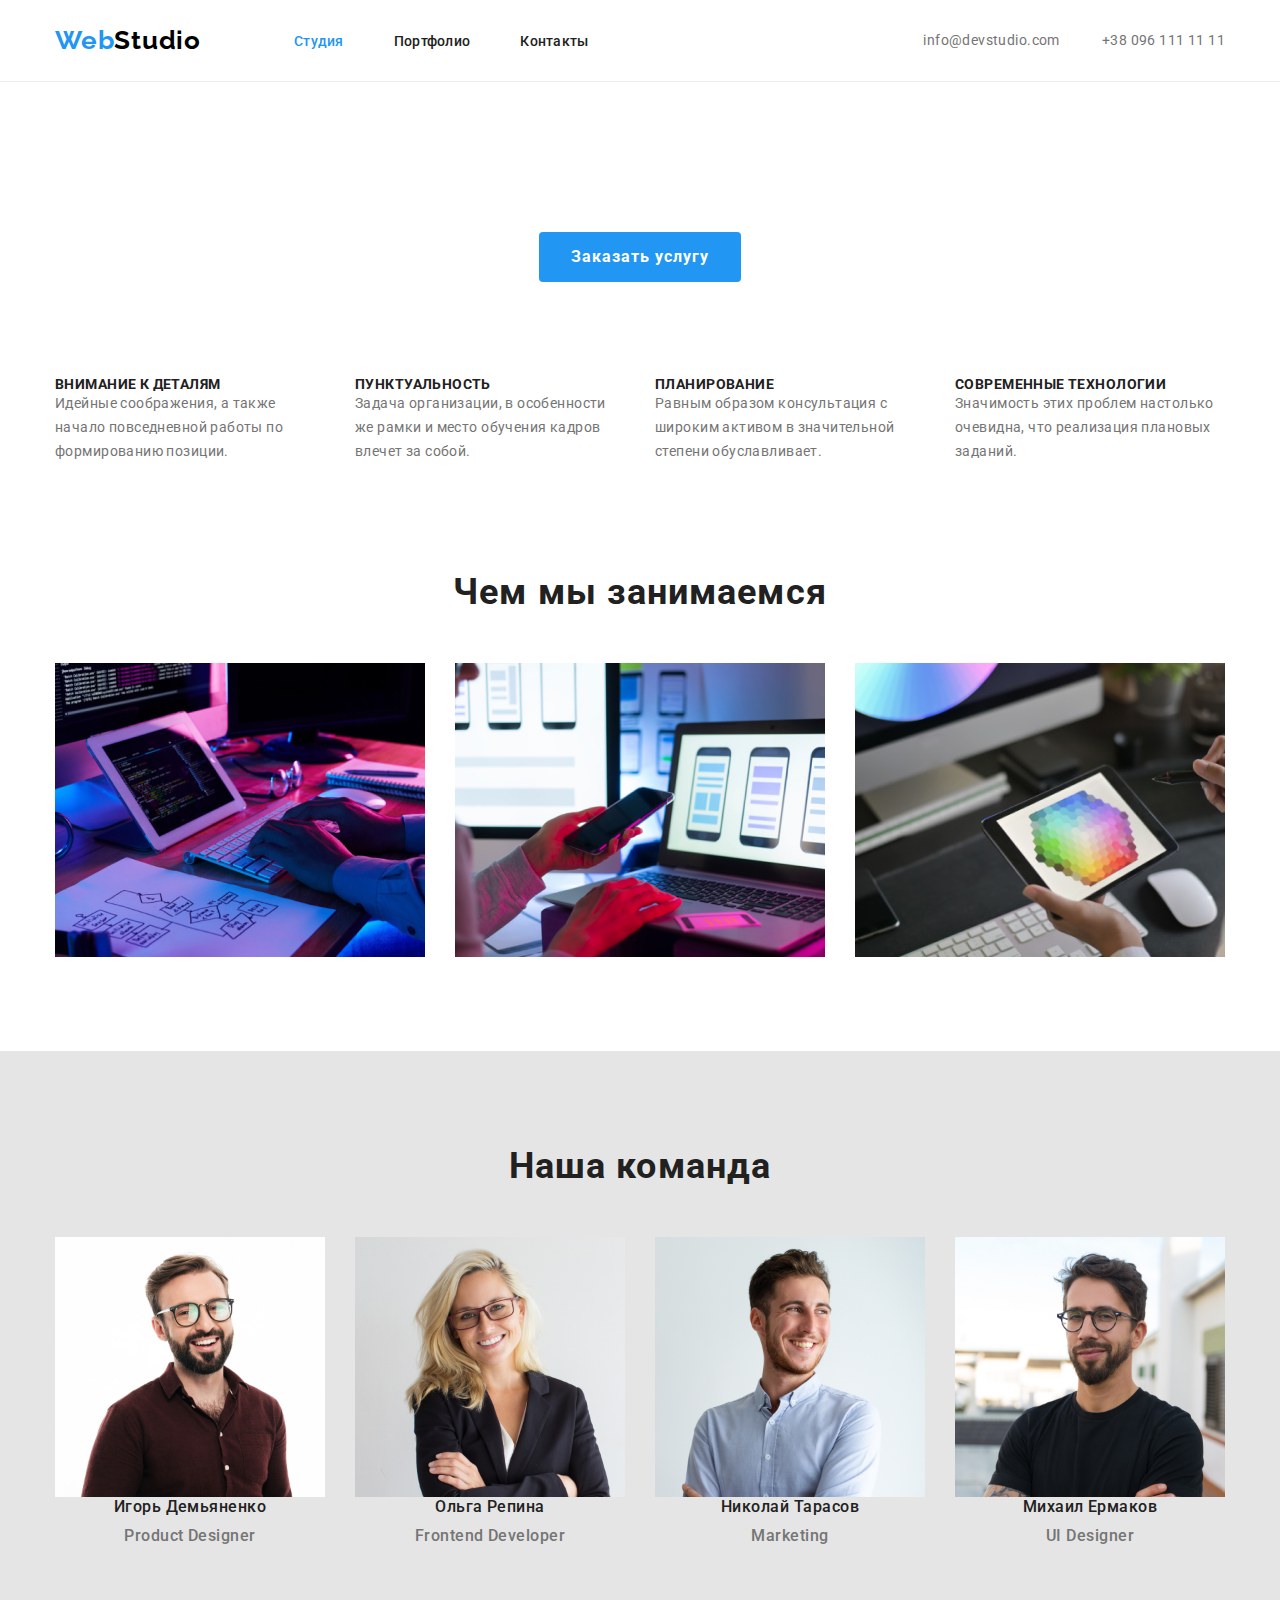
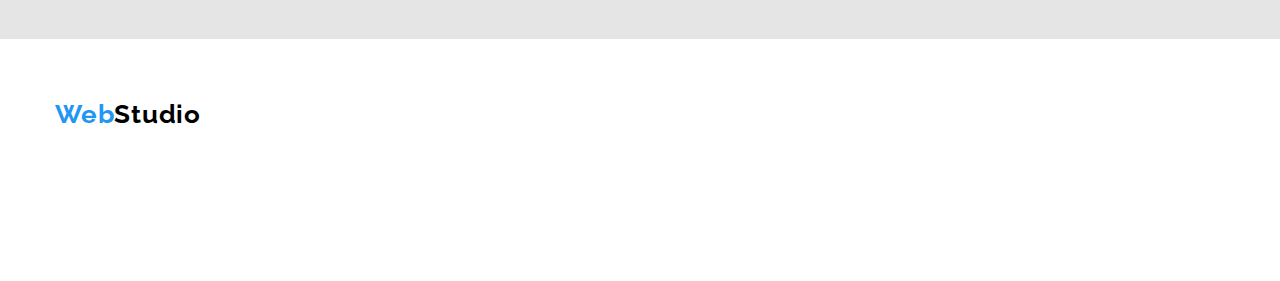
==== commit 1bbaf1df: "Исправляет ошибки в дз ч2" ====
--- a/index.html
+++ b/index.html
@@ -79,7 +79,7 @@
             </section>
             
                 <!--What we do-->
-                <section class="section">
+                <section class="section section-nopadingtop">
                     <div class="container">
                         <h2 class="section-title">Чем мы занимаемся</h2>
                         <ul class="list">
@@ -123,7 +123,7 @@
                 </section>
     </main>
 
-        <footer lass="footer">
+        <footer class="footer">
                 <!--Footer-->
                         <div class="container">
                         <a lang="en" href="./index.html" class="logo"><span class="double">Web</span><span>Studio</span></a>
--- a/css/styles.css
+++ b/css/styles.css
@@ -76,6 +76,8 @@
 
 .header {
   border-bottom: 1px solid #ECECEC;
+  padding-top: 25px;
+  padding-bottom: 25px;
 }
 /*Logo*/
 .logo {
@@ -103,9 +105,7 @@
 .navigation {
   display: flex;
   align-items: center;
-  padding-top: 25px;
-  padding-bottom: 25px;
-}
+  }
 
 .navigation .logo {
   margin-right: 93px;
@@ -166,8 +166,7 @@
 
 .hero .container {
   text-align: center;
-  padding-bottom: 94px;
-}
+  }
 
 .hero-title {
   /*max-width: 696px;*/
@@ -186,8 +185,6 @@
   height: 50px;
   min-width: 200px;
   padding: 10px 32px;
-  margin-right: auto;
-  margin-left: auto;
   border-radius: 4px;
   color: #ffffff;
   background-color: var(--accent-color);
@@ -213,6 +210,12 @@
 
 .section {
   text-align: center;
+  padding-top: 94px;
+  padding-bottom: 94px;
+ }
+
+ .section-nopadingtop {
+   padding-top: 0;
  }
 
  .section-left {
@@ -223,8 +226,7 @@
 .reautures {
   display: flex;
   justify-content: space-between;
-  padding-bottom: 94px;
-}
+  }
 
 .reautures .title {
   color: var(--primary-text-color);
@@ -250,8 +252,7 @@
 .list {
   display: flex;
   justify-content: space-between;
-  padding-bottom: 94px;
-}
+  }
 
 /*Team*/
 
@@ -261,7 +262,6 @@
 .team {
   display: flex;
   justify-content: space-between;
-  padding-bottom: 94px;
   text-align: center;
 }
 
@@ -287,6 +287,11 @@
 
 /*Footer*/
 
+.footer {
+  padding-top: 60px;
+  padding-bottom: 60px;
+}
+
 .auth-nav .adress {
   text-decoration: none;
   color: #ffffff;
@@ -307,14 +312,11 @@
 
 .footer .logo {
   display:inline-block;
-  padding-top: 60px;
-  margin-bottom: 20px;
-}
+  }
 
 .footer .auth-nav {
   display: block;
-  padding-bottom: 60px;
-}
+  }
 
 .footer-item {
   display: inline-block;
@@ -343,8 +345,7 @@
 .filter {
   display: flex;
   justify-content: center;
-  padding-top: 94px;
-  padding-bottom: 50px;
+  margin-bottom: 34px;
 }
 
 .filter .item {
@@ -378,7 +379,6 @@
 }
 
 .portfolio {
-  outline: solid black;
   display: flex;
   flex-wrap: wrap;
   margin-left: -20px;
